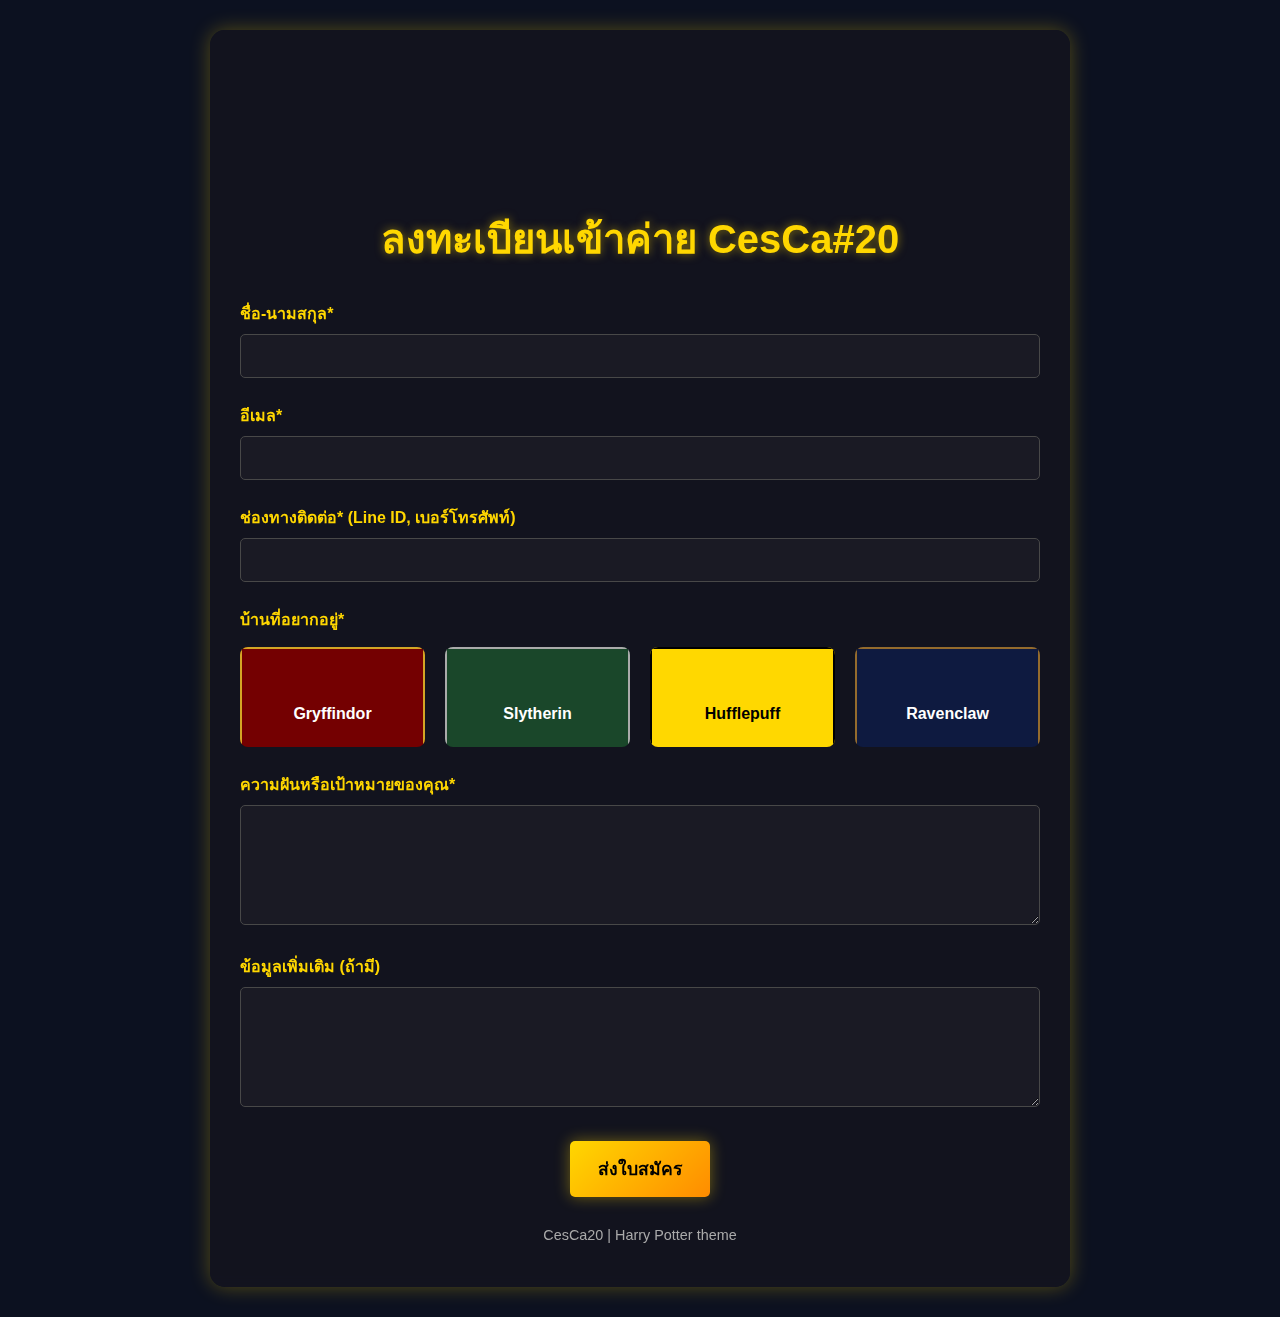
==== Web/index.html @ 7c60ae89 "เพิ่มไฟล์ css js" ====
<!DOCTYPE html>
<html lang="th">
<head>
    <meta charset="UTF-8">
    <meta name="viewport" content="width=device-width, initial-scale=1.0">
    <title>CesCa#20 Camp Registration - Harry Potter Theme</title>
    <style>
        body {
            font-family: 'Segoe UI', Tahoma, Geneva, Verdana, sans-serif;
            background-color: #0c1120;
            background-image: url('/api/placeholder/1200/800');
            background-size: cover;
            background-position: center;
            background-attachment: fixed;
            color: #f8f8f2;
            margin: 0;
            padding: 0;
        }
        .container {
            max-width: 800px;
            margin: 30px auto;
            padding: 30px;
            background-color: rgba(20, 20, 30, 0.85);
            border-radius: 15px;
            box-shadow: 0 0 20px rgba(255, 215, 0, 0.3);
            backdrop-filter: blur(5px);
        }
        h1 {
            text-align: center;
            color: #ffd700;
            font-size: 2.5rem;
            margin-bottom: 30px;
            text-shadow: 0 0 10px rgba(255, 215, 0, 0.5);
        }
        .hogwarts-crest {
            display: block;
            width: 120px;
            height: 120px;
            margin: 0 auto 20px;
            background-color: #ffd700;
            mask: url('/api/placeholder/120/120') no-repeat center;
            -webkit-mask: url('/api/placeholder/120/120') no-repeat center;
            mask-size: contain;
            -webkit-mask-size: contain;
        }
        .form-group {
            margin-bottom: 25px;
        }
        label {
            display: block;
            margin-bottom: 8px;
            font-weight: bold;
            color: #ffd700;
        }
        input[type="text"],
        input[type="email"],
        textarea,
        select {
            width: 100%;
            padding: 12px;
            border: 1px solid #484848;
            border-radius: 5px;
            background-color: rgba(30, 30, 40, 0.7);
            color: #f8f8f2;
            font-size: 1rem;
            box-sizing: border-box;
        }
        select {
            appearance: none;
            background-image: url("data:image/svg+xml;charset=US-ASCII,%3Csvg%20xmlns%3D%22http%3A%2F%2Fwww.w3.org%2F2000%2Fsvg%22%20width%3D%22292.4%22%20height%3D%22292.4%22%3E%3Cpath%20fill%3D%22%23ffd700%22%20d%3D%22M287%2069.4a17.6%2017.6%200%200%200-13-5.4H18.4c-5%200-9.3%201.8-12.9%205.4A17.6%2017.6%200%200%200%200%2082.2c0%205%201.8%209.3%205.4%2012.9l128%20127.9c3.6%203.6%207.8%205.4%2012.8%205.4s9.2-1.8%2012.8-5.4L287%2095c3.5-3.5%205.4-7.8%205.4-12.8%200-5-1.9-9.2-5.5-12.8z%22%2F%3E%3C%2Fsvg%3E");
            background-repeat: no-repeat;
            background-position: right 12px top 50%;
            background-size: 12px auto;
            padding-right: 30px;
        }
        textarea {
            min-height: 120px;
            resize: vertical;
        }
        input[type="submit"] {
            background: linear-gradient(135deg, #ffd700, #ff8c00);
            color: #000;
            border: none;
            padding: 14px 28px;
            font-size: 1.1rem;
            font-weight: bold;
            border-radius: 5px;
            cursor: pointer;
            display: block;
            margin: 30px auto 0;
            transition: all 0.3s ease;
            box-shadow: 0 0 15px rgba(255, 215, 0, 0.4);
        }
        input[type="submit"]:hover {
            transform: translateY(-3px);
            box-shadow: 0 5px 20px rgba(255, 215, 0, 0.6);
        }
        .house-options {
            display: flex;
            flex-wrap: wrap;
            gap: 20px;
            margin-top: 15px;
        }
        .house-option {
            flex: 1;
            min-width: 160px;
            border-radius: 8px;
            overflow: hidden;
            position: relative;
            cursor: pointer;
            height: 100px;
            transition: transform 0.3s ease, box-shadow 0.3s ease;
        }
        .house-option:hover {
            transform: translateY(-5px);
            box-shadow: 0 5px 15px rgba(255, 215, 0, 0.5);
        }
        .house-option input {
            position: absolute;
            opacity: 0;
            cursor: pointer;
            height: 0;
            width: 0;
        }
        .house-option label {
            display: flex;
            flex-direction: column;
            align-items: center;
            justify-content: center;
            height: 100%;
            text-align: center;
            padding: 15px;
            cursor: pointer;
            color: white;
            font-weight: bold;
            margin: 0;
        }
        #gryffindor-label {
            background-color: #740001;
            border: 2px solid #D3A625;
        }
        #slytherin-label {
            background-color: #1A472A;
            border: 2px solid #AAAAAA;
        }
        #hufflepuff-label {
            background-color: #FFD800;
            border: 2px solid #000000;
            color: #000;
        }
        #ravenclaw-label {
            background-color: #0E1A40;
            border: 2px solid #946B2D;
        }
        .house-option input:checked + label {
            box-shadow: inset 0 0 20px rgba(255, 255, 255, 0.5);
        }
        .footer {
            text-align: center;
            margin-top: 30px;
            color: #aaa;
            font-size: 0.9rem;
        }
        @media (max-width: 768px) {
            .container {
                margin: 15px;
                padding: 20px;
            }
            .house-options {
                flex-direction: column;
                gap: 10px;
            }
            .house-option {
                min-width: 100%;
            }
        }
    </style>
</head>
<body>
    <div class="container">
        <div class="hogwarts-crest"></div>
        <h1>ลงทะเบียนเข้าค่าย CesCa#20</h1>
        
        <form id="registrationForm" action="#" method="POST" onsubmit="return validateForm()">
            <div class="form-group">
                <label for="name">ชื่อ-นามสกุล*</label>
                <input type="text" id="name" name="name" required>
            </div>
            
            <div class="form-group">
                <label for="email">อีเมล*</label>
                <input type="email" id="email" name="email" required>
            </div>
            
            <div class="form-group">
                <label for="contact">ช่องทางติดต่อ* (Line ID, เบอร์โทรศัพท์)</label>
                <input type="text" id="contact" name="contact" required>
            </div>
            
            <div class="form-group">
                <label>บ้านที่อยากอยู่*</label>
                <div class="house-options">
                    <div class="house-option">
                        <input type="radio" id="gryffindor" name="house" value="Gryffindor" required>
                        <label for="gryffindor" id="gryffindor-label">Gryffindor</label>
                    </div>
                    
                    <div class="house-option">
                        <input type="radio" id="slytherin" name="house" value="Slytherin">
                        <label for="slytherin" id="slytherin-label">Slytherin</label>
                    </div>
                    
                    <div class="house-option">
                        <input type="radio" id="hufflepuff" name="house" value="Hufflepuff">
                        <label for="hufflepuff" id="hufflepuff-label">Hufflepuff</label>
                    </div>
                    
                    <div class="house-option">
                        <input type="radio" id="ravenclaw" name="house" value="Ravenclaw">
                        <label for="ravenclaw" id="ravenclaw-label">Ravenclaw</label>
                    </div>
                </div>
            </div>
            
            <div class="form-group">
                <label for="dream">ความฝันหรือเป้าหมายของคุณ*</label>
                <textarea id="dream" name="dream" required></textarea>
            </div>
            
            <div class="form-group">
                <label for="additional">ข้อมูลเพิ่มเติม (ถ้ามี)</label>
                <textarea id="additional" name="additional"></textarea>
            </div>
            
            <input type="submit" value="ส่งใบสมัคร">
        </form>
        
        <div class="footer">
            <p>CesCa20 | Harry Potter theme</p>
        </div>
    </div>

    <script>
        function validateForm() {
            const name = document.getElementById('name').value;
            const email = document.getElementById('email').value;
            const contact = document.getElementById('contact').value;
            const house = document.querySelector('input[name="house"]:checked');
            const dream = document.getElementById('dream').value;
            
            if (!name || !email || !contact || !house || !dream) {
                alert('กรุณากรอกข้อมูลให้ครบทุกช่องที่มีเครื่องหมาย *');
                return false;
            }
            
            if (!validateEmail(email)) {
                alert('กรุณากรอกอีเมลให้ถูกต้อง');
                return false;
            }
            
            alert('ส่งใบสมัครสำเร็จ! ขอบคุณที่สนใจเข้าร่วมค่าย CesCa#20');
            return true;
        }
        
        function validateEmail(email) {
            const re = /^[^\s@]+@[^\s@]+\.[^\s@]+$/;
            return re.test(email);
        }
        
        // Animation for houses when selected
        const houseOptions = document.querySelectorAll('.house-option input');
        houseOptions.forEach(option => {
            option.addEventListener('change', function() {
                if (this.checked) {
                    document.querySelectorAll('.house-option').forEach(house => {
                        house.style.transform = "scale(1)";
                    });
                    this.parentElement.style.transform = "scale(1.05)";
                }
            });
        });
    </script>
</body>
</html>
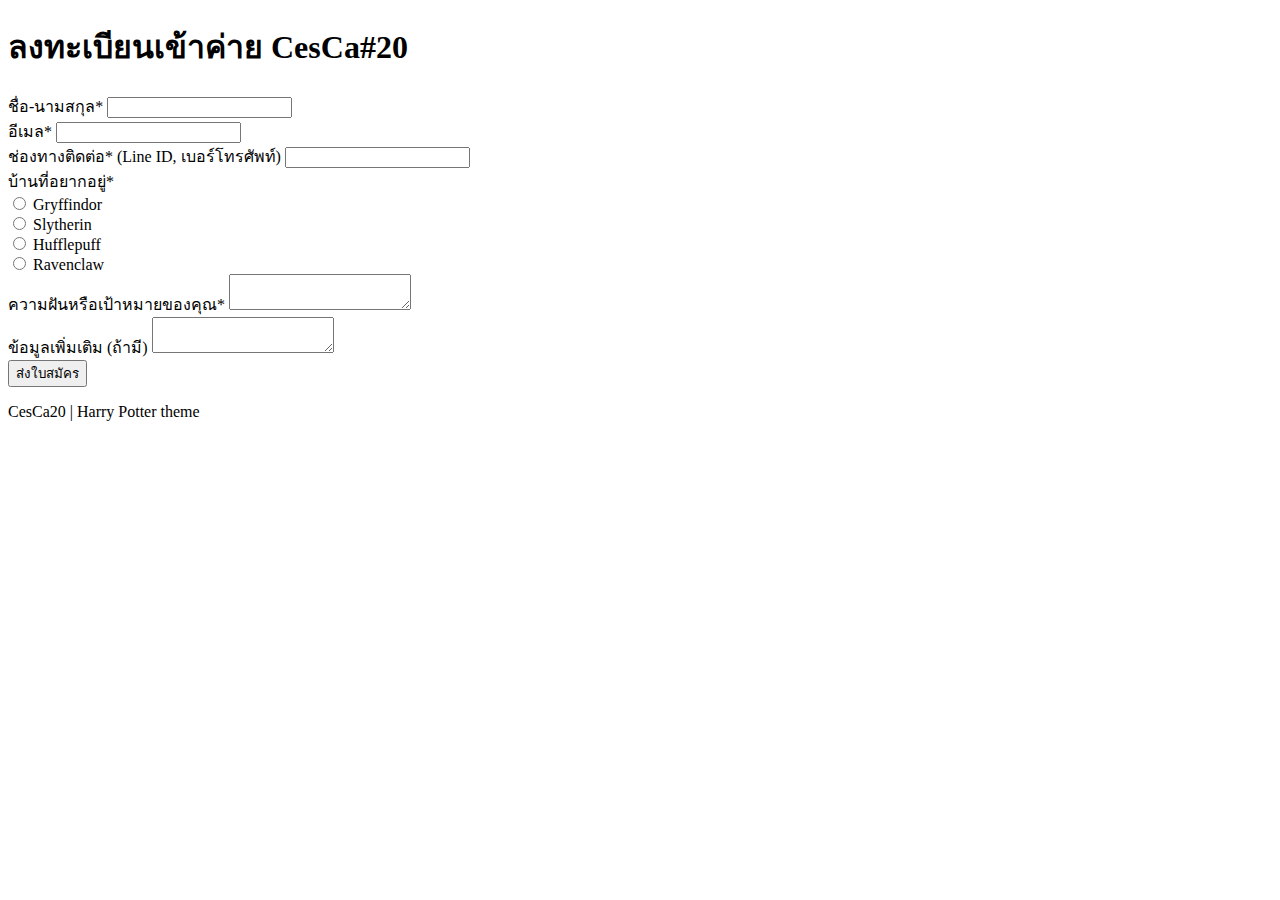
==== commit 080b4f95: "แยกไฟล์" ====
--- a/Web/index.html
+++ b/Web/index.html
@@ -4,177 +4,7 @@
     <meta charset="UTF-8">
     <meta name="viewport" content="width=device-width, initial-scale=1.0">
     <title>CesCa#20 Camp Registration - Harry Potter Theme</title>
-    <style>
-        body {
-            font-family: 'Segoe UI', Tahoma, Geneva, Verdana, sans-serif;
-            background-color: #0c1120;
-            background-image: url('/api/placeholder/1200/800');
-            background-size: cover;
-            background-position: center;
-            background-attachment: fixed;
-            color: #f8f8f2;
-            margin: 0;
-            padding: 0;
-        }
-        .container {
-            max-width: 800px;
-            margin: 30px auto;
-            padding: 30px;
-            background-color: rgba(20, 20, 30, 0.85);
-            border-radius: 15px;
-            box-shadow: 0 0 20px rgba(255, 215, 0, 0.3);
-            backdrop-filter: blur(5px);
-        }
-        h1 {
-            text-align: center;
-            color: #ffd700;
-            font-size: 2.5rem;
-            margin-bottom: 30px;
-            text-shadow: 0 0 10px rgba(255, 215, 0, 0.5);
-        }
-        .hogwarts-crest {
-            display: block;
-            width: 120px;
-            height: 120px;
-            margin: 0 auto 20px;
-            background-color: #ffd700;
-            mask: url('/api/placeholder/120/120') no-repeat center;
-            -webkit-mask: url('/api/placeholder/120/120') no-repeat center;
-            mask-size: contain;
-            -webkit-mask-size: contain;
-        }
-        .form-group {
-            margin-bottom: 25px;
-        }
-        label {
-            display: block;
-            margin-bottom: 8px;
-            font-weight: bold;
-            color: #ffd700;
-        }
-        input[type="text"],
-        input[type="email"],
-        textarea,
-        select {
-            width: 100%;
-            padding: 12px;
-            border: 1px solid #484848;
-            border-radius: 5px;
-            background-color: rgba(30, 30, 40, 0.7);
-            color: #f8f8f2;
-            font-size: 1rem;
-            box-sizing: border-box;
-        }
-        select {
-            appearance: none;
-            background-image: url("data:image/svg+xml;charset=US-ASCII,%3Csvg%20xmlns%3D%22http%3A%2F%2Fwww.w3.org%2F2000%2Fsvg%22%20width%3D%22292.4%22%20height%3D%22292.4%22%3E%3Cpath%20fill%3D%22%23ffd700%22%20d%3D%22M287%2069.4a17.6%2017.6%200%200%200-13-5.4H18.4c-5%200-9.3%201.8-12.9%205.4A17.6%2017.6%200%200%200%200%2082.2c0%205%201.8%209.3%205.4%2012.9l128%20127.9c3.6%203.6%207.8%205.4%2012.8%205.4s9.2-1.8%2012.8-5.4L287%2095c3.5-3.5%205.4-7.8%205.4-12.8%200-5-1.9-9.2-5.5-12.8z%22%2F%3E%3C%2Fsvg%3E");
-            background-repeat: no-repeat;
-            background-position: right 12px top 50%;
-            background-size: 12px auto;
-            padding-right: 30px;
-        }
-        textarea {
-            min-height: 120px;
-            resize: vertical;
-        }
-        input[type="submit"] {
-            background: linear-gradient(135deg, #ffd700, #ff8c00);
-            color: #000;
-            border: none;
-            padding: 14px 28px;
-            font-size: 1.1rem;
-            font-weight: bold;
-            border-radius: 5px;
-            cursor: pointer;
-            display: block;
-            margin: 30px auto 0;
-            transition: all 0.3s ease;
-            box-shadow: 0 0 15px rgba(255, 215, 0, 0.4);
-        }
-        input[type="submit"]:hover {
-            transform: translateY(-3px);
-            box-shadow: 0 5px 20px rgba(255, 215, 0, 0.6);
-        }
-        .house-options {
-            display: flex;
-            flex-wrap: wrap;
-            gap: 20px;
-            margin-top: 15px;
-        }
-        .house-option {
-            flex: 1;
-            min-width: 160px;
-            border-radius: 8px;
-            overflow: hidden;
-            position: relative;
-            cursor: pointer;
-            height: 100px;
-            transition: transform 0.3s ease, box-shadow 0.3s ease;
-        }
-        .house-option:hover {
-            transform: translateY(-5px);
-            box-shadow: 0 5px 15px rgba(255, 215, 0, 0.5);
-        }
-        .house-option input {
-            position: absolute;
-            opacity: 0;
-            cursor: pointer;
-            height: 0;
-            width: 0;
-        }
-        .house-option label {
-            display: flex;
-            flex-direction: column;
-            align-items: center;
-            justify-content: center;
-            height: 100%;
-            text-align: center;
-            padding: 15px;
-            cursor: pointer;
-            color: white;
-            font-weight: bold;
-            margin: 0;
-        }
-        #gryffindor-label {
-            background-color: #740001;
-            border: 2px solid #D3A625;
-        }
-        #slytherin-label {
-            background-color: #1A472A;
-            border: 2px solid #AAAAAA;
-        }
-        #hufflepuff-label {
-            background-color: #FFD800;
-            border: 2px solid #000000;
-            color: #000;
-        }
-        #ravenclaw-label {
-            background-color: #0E1A40;
-            border: 2px solid #946B2D;
-        }
-        .house-option input:checked + label {
-            box-shadow: inset 0 0 20px rgba(255, 255, 255, 0.5);
-        }
-        .footer {
-            text-align: center;
-            margin-top: 30px;
-            color: #aaa;
-            font-size: 0.9rem;
-        }
-        @media (max-width: 768px) {
-            .container {
-                margin: 15px;
-                padding: 20px;
-            }
-            .house-options {
-                flex-direction: column;
-                gap: 10px;
-            }
-            .house-option {
-                min-width: 100%;
-            }
-        }
-    </style>
+    <link rel="stylesheet" href="styles.css">
 </head>
 <body>
     <div class="container">
@@ -240,45 +70,8 @@
         </div>
     </div>
 
-    <script>
-        function validateForm() {
-            const name = document.getElementById('name').value;
-            const email = document.getElementById('email').value;
-            const contact = document.getElementById('contact').value;
-            const house = document.querySelector('input[name="house"]:checked');
-            const dream = document.getElementById('dream').value;
-            
-            if (!name || !email || !contact || !house || !dream) {
-                alert('กรุณากรอกข้อมูลให้ครบทุกช่องที่มีเครื่องหมาย *');
-                return false;
-            }
-            
-            if (!validateEmail(email)) {
-                alert('กรุณากรอกอีเมลให้ถูกต้อง');
-                return false;
-            }
-            
-            alert('ส่งใบสมัครสำเร็จ! ขอบคุณที่สนใจเข้าร่วมค่าย CesCa#20');
-            return true;
-        }
+    <script src = "script.js">
         
-        function validateEmail(email) {
-            const re = /^[^\s@]+@[^\s@]+\.[^\s@]+$/;
-            return re.test(email);
-        }
-        
-        // Animation for houses when selected
-        const houseOptions = document.querySelectorAll('.house-option input');
-        houseOptions.forEach(option => {
-            option.addEventListener('change', function() {
-                if (this.checked) {
-                    document.querySelectorAll('.house-option').forEach(house => {
-                        house.style.transform = "scale(1)";
-                    });
-                    this.parentElement.style.transform = "scale(1.05)";
-                }
-            });
-        });
     </script>
 </body>
 </html>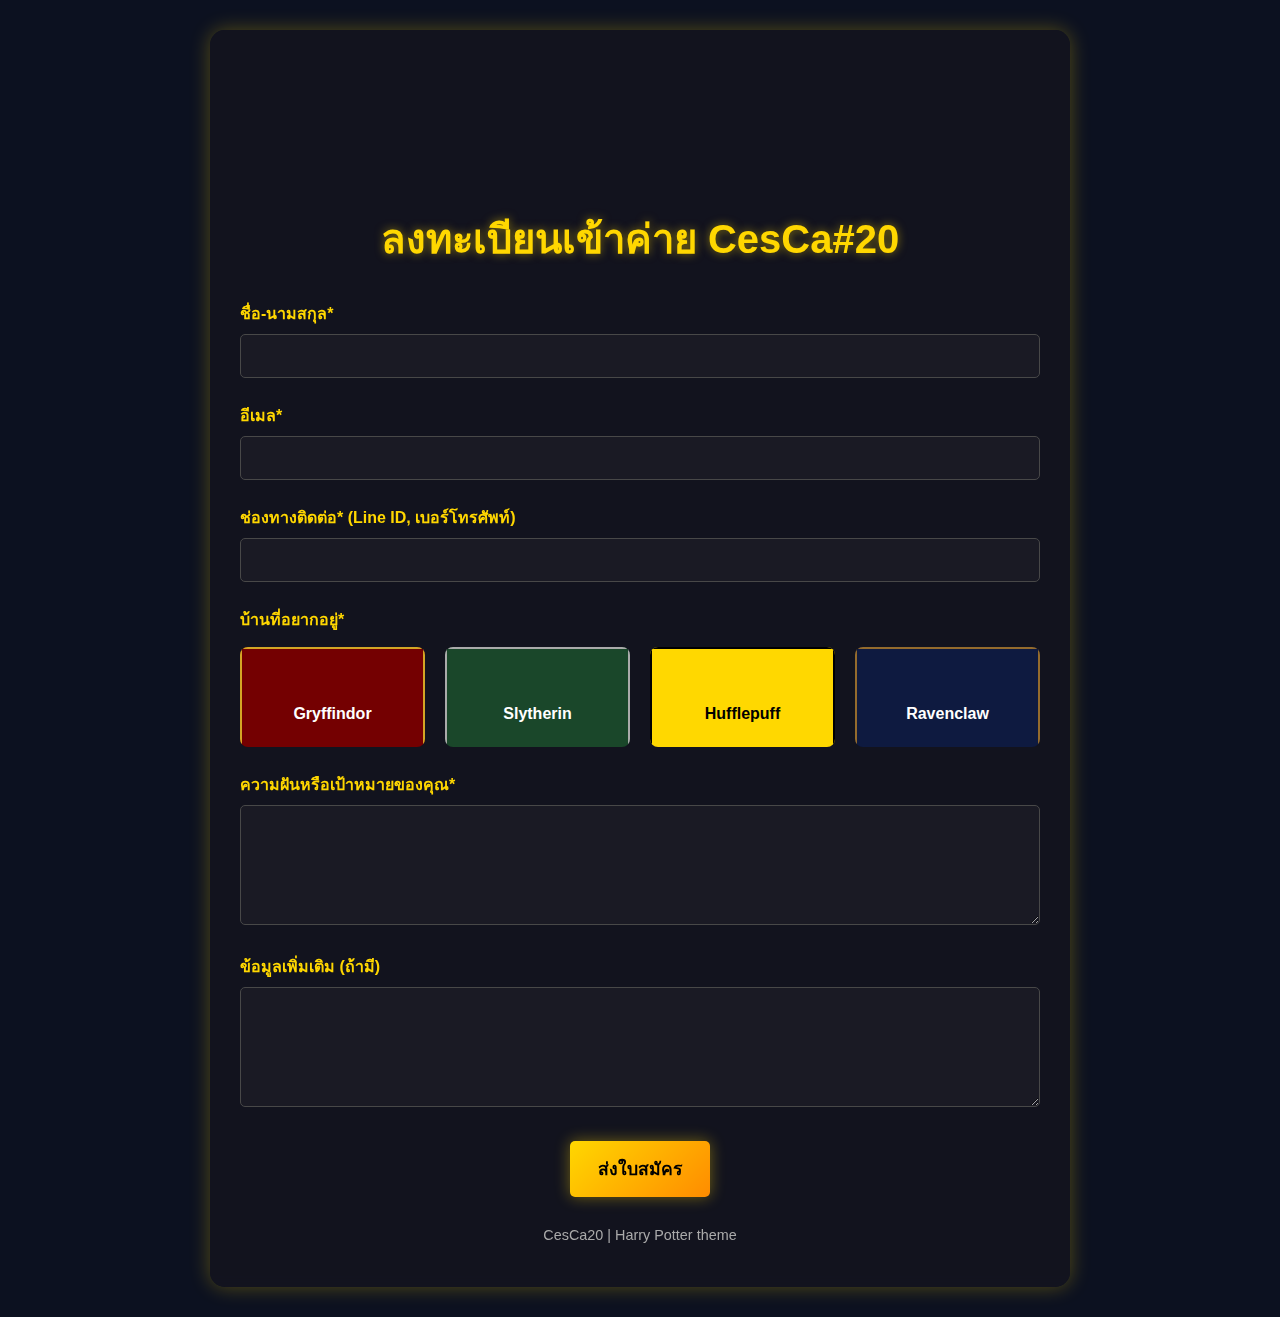
==== commit 97129499: "." ====
--- a/Web/index.html
+++ b/Web/index.html
@@ -4,7 +4,7 @@
     <meta charset="UTF-8">
     <meta name="viewport" content="width=device-width, initial-scale=1.0">
     <title>CesCa#20 Camp Registration - Harry Potter Theme</title>
-    <link rel="stylesheet" href="styles.css">
+    <link rel="stylesheet" href="/Web/style.css"></link>
 </head>
 <body>
     <div class="container">
--- a/Web/style.css
+++ b/Web/style.css
@@ -0,0 +1,170 @@
+
+        body {
+            font-family: 'Segoe UI', Tahoma, Geneva, Verdana, sans-serif;
+            background-color: #0c1120;
+            background-image: url('/api/placeholder/1200/800');
+            background-size: cover;
+            background-position: center;
+            background-attachment: fixed;
+            color: #f8f8f2;
+            margin: 0;
+            padding: 0;
+        }
+        .container {
+            max-width: 800px;
+            margin: 30px auto;
+            padding: 30px;
+            background-color: rgba(20, 20, 30, 0.85);
+            border-radius: 15px;
+            box-shadow: 0 0 20px rgba(255, 215, 0, 0.3);
+            backdrop-filter: blur(5px);
+        }
+        h1 {
+            text-align: center;
+            color: #ffd700;
+            font-size: 2.5rem;
+            margin-bottom: 30px;
+            text-shadow: 0 0 10px rgba(255, 215, 0, 0.5);
+        }
+        .hogwarts-crest {
+            display: block;
+            width: 120px;
+            height: 120px;
+            margin: 0 auto 20px;
+            background-color: #ffd700;
+            mask: url('/api/placeholder/120/120') no-repeat center;
+            -webkit-mask: url('/api/placeholder/120/120') no-repeat center;
+            mask-size: contain;
+            -webkit-mask-size: contain;
+        }
+        .form-group {
+            margin-bottom: 25px;
+        }
+        label {
+            display: block;
+            margin-bottom: 8px;
+            font-weight: bold;
+            color: #ffd700;
+        }
+        input[type="text"],
+        input[type="email"],
+        textarea,
+        select {
+            width: 100%;
+            padding: 12px;
+            border: 1px solid #484848;
+            border-radius: 5px;
+            background-color: rgba(30, 30, 40, 0.7);
+            color: #f8f8f2;
+            font-size: 1rem;
+            box-sizing: border-box;
+        }
+        select {
+            appearance: none;
+            background-image: url("data:image/svg+xml;charset=US-ASCII,%3Csvg%20xmlns%3D%22http%3A%2F%2Fwww.w3.org%2F2000%2Fsvg%22%20width%3D%22292.4%22%20height%3D%22292.4%22%3E%3Cpath%20fill%3D%22%23ffd700%22%20d%3D%22M287%2069.4a17.6%2017.6%200%200%200-13-5.4H18.4c-5%200-9.3%201.8-12.9%205.4A17.6%2017.6%200%200%200%200%2082.2c0%205%201.8%209.3%205.4%2012.9l128%20127.9c3.6%203.6%207.8%205.4%2012.8%205.4s9.2-1.8%2012.8-5.4L287%2095c3.5-3.5%205.4-7.8%205.4-12.8%200-5-1.9-9.2-5.5-12.8z%22%2F%3E%3C%2Fsvg%3E");
+            background-repeat: no-repeat;
+            background-position: right 12px top 50%;
+            background-size: 12px auto;
+            padding-right: 30px;
+        }
+        textarea {
+            min-height: 120px;
+            resize: vertical;
+        }
+        input[type="submit"] {
+            background: linear-gradient(135deg, #ffd700, #ff8c00);
+            color: #000;
+            border: none;
+            padding: 14px 28px;
+            font-size: 1.1rem;
+            font-weight: bold;
+            border-radius: 5px;
+            cursor: pointer;
+            display: block;
+            margin: 30px auto 0;
+            transition: all 0.3s ease;
+            box-shadow: 0 0 15px rgba(255, 215, 0, 0.4);
+        }
+        input[type="submit"]:hover {
+            transform: translateY(-3px);
+            box-shadow: 0 5px 20px rgba(255, 215, 0, 0.6);
+        }
+        .house-options {
+            display: flex;
+            flex-wrap: wrap;
+            gap: 20px;
+            margin-top: 15px;
+        }
+        .house-option {
+            flex: 1;
+            min-width: 160px;
+            border-radius: 8px;
+            overflow: hidden;
+            position: relative;
+            cursor: pointer;
+            height: 100px;
+            transition: transform 0.3s ease, box-shadow 0.3s ease;
+        }
+        .house-option:hover {
+            transform: translateY(-5px);
+            box-shadow: 0 5px 15px rgba(255, 215, 0, 0.5);
+        }
+        .house-option input {
+            position: absolute;
+            opacity: 0;
+            cursor: pointer;
+            height: 0;
+            width: 0;
+        }
+        .house-option label {
+            display: flex;
+            flex-direction: column;
+            align-items: center;
+            justify-content: center;
+            height: 100%;
+            text-align: center;
+            padding: 15px;
+            cursor: pointer;
+            color: white;
+            font-weight: bold;
+            margin: 0;
+        }
+        #gryffindor-label {
+            background-color: #740001;
+            border: 2px solid #D3A625;
+        }
+        #slytherin-label {
+            background-color: #1A472A;
+            border: 2px solid #AAAAAA;
+        }
+        #hufflepuff-label {
+            background-color: #FFD800;
+            border: 2px solid #000000;
+            color: #000;
+        }
+        #ravenclaw-label {
+            background-color: #0E1A40;
+            border: 2px solid #946B2D;
+        }
+        .house-option input:checked + label {
+            box-shadow: inset 0 0 20px rgba(255, 255, 255, 0.5);
+        }
+        .footer {
+            text-align: center;
+            margin-top: 30px;
+            color: #aaa;
+            font-size: 0.9rem;
+        }
+        @media (max-width: 768px) {
+            .container {
+                margin: 15px;
+                padding: 20px;
+            }
+            .house-options {
+                flex-direction: column;
+                gap: 10px;
+            }
+            .house-option {
+                min-width: 100%;
+            }
+        }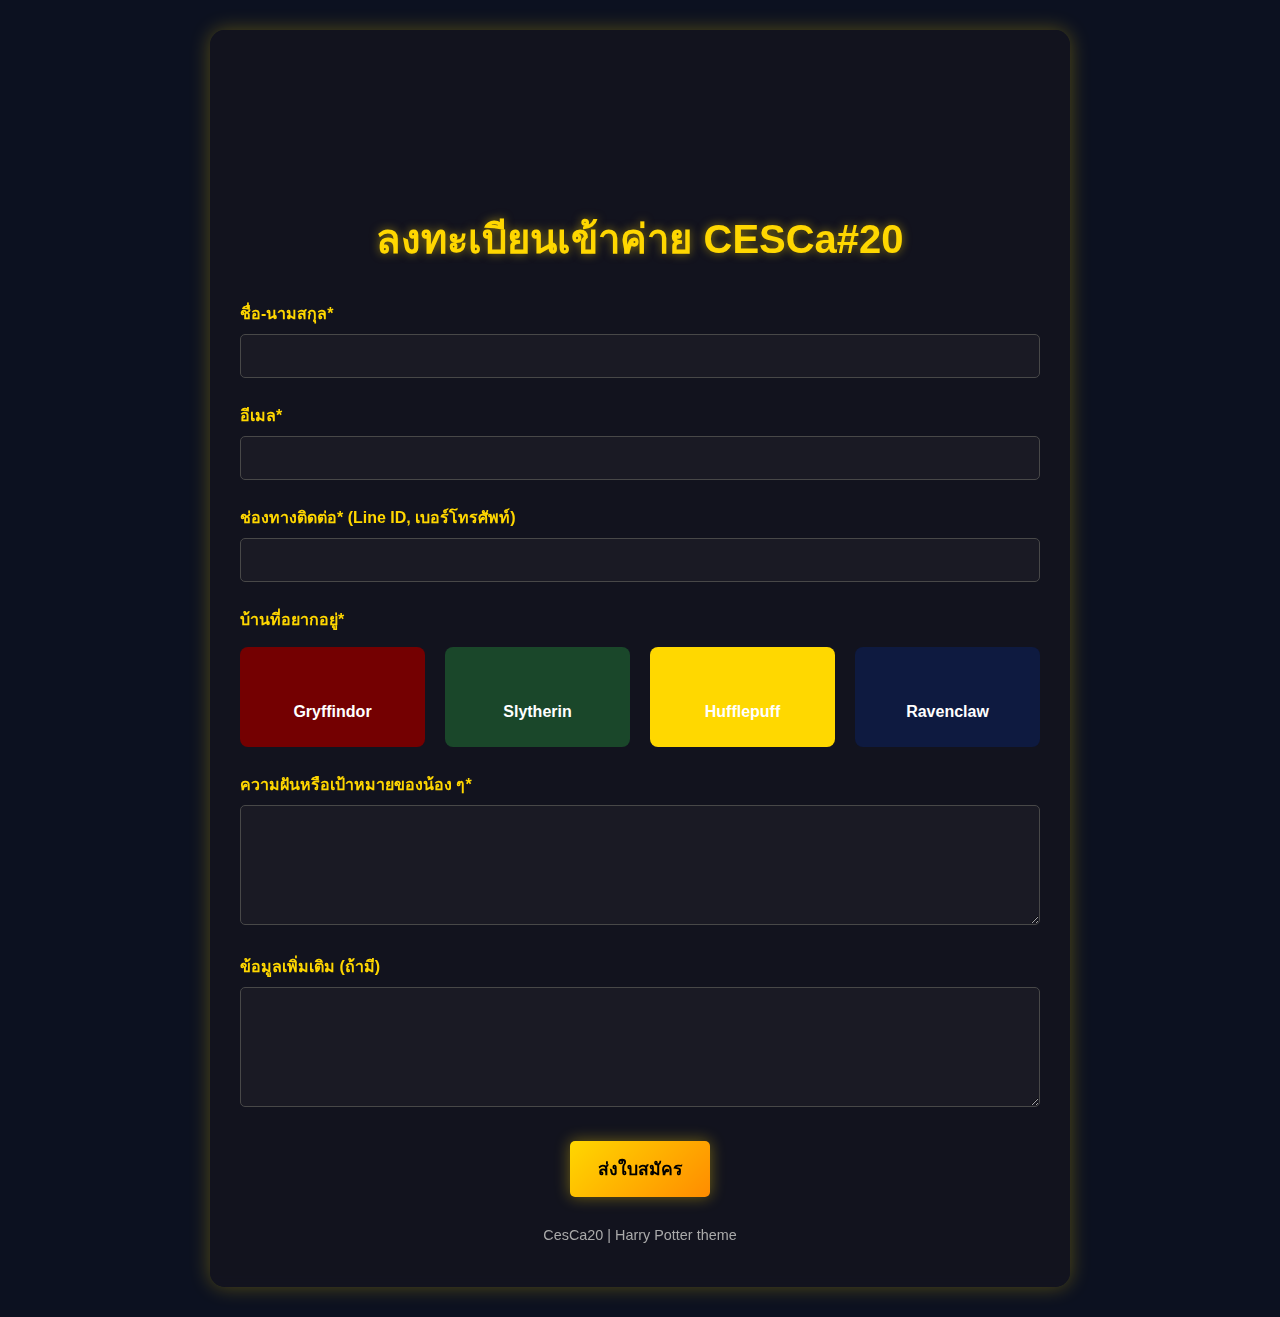
==== commit 477358a0: "แก้ไขข้อความ และ กรอบสี" ====
--- a/Web/index.html
+++ b/Web/index.html
@@ -9,7 +9,7 @@
 <body>
     <div class="container">
         <div class="hogwarts-crest"></div>
-        <h1>ลงทะเบียนเข้าค่าย CesCa#20</h1>
+        <h1>ลงทะเบียนเข้าค่าย CESCa#20</h1>
         
         <form id="registrationForm" action="#" method="POST" onsubmit="return validateForm()">
             <div class="form-group">
@@ -53,7 +53,7 @@
             </div>
             
             <div class="form-group">
-                <label for="dream">ความฝันหรือเป้าหมายของคุณ*</label>
+                <label for="dream">ความฝันหรือเป้าหมายของน้อง ๆ*</label>
                 <textarea id="dream" name="dream" required></textarea>
             </div>
             
--- a/Web/style.css
+++ b/Web/style.css
@@ -131,20 +131,15 @@
         }
         #gryffindor-label {
             background-color: #740001;
-            border: 2px solid #D3A625;
         }
         #slytherin-label {
             background-color: #1A472A;
-            border: 2px solid #AAAAAA;
         }
         #hufflepuff-label {
             background-color: #FFD800;
-            border: 2px solid #000000;
-            color: #000;
         }
         #ravenclaw-label {
             background-color: #0E1A40;
-            border: 2px solid #946B2D;
         }
         .house-option input:checked + label {
             box-shadow: inset 0 0 20px rgba(255, 255, 255, 0.5);
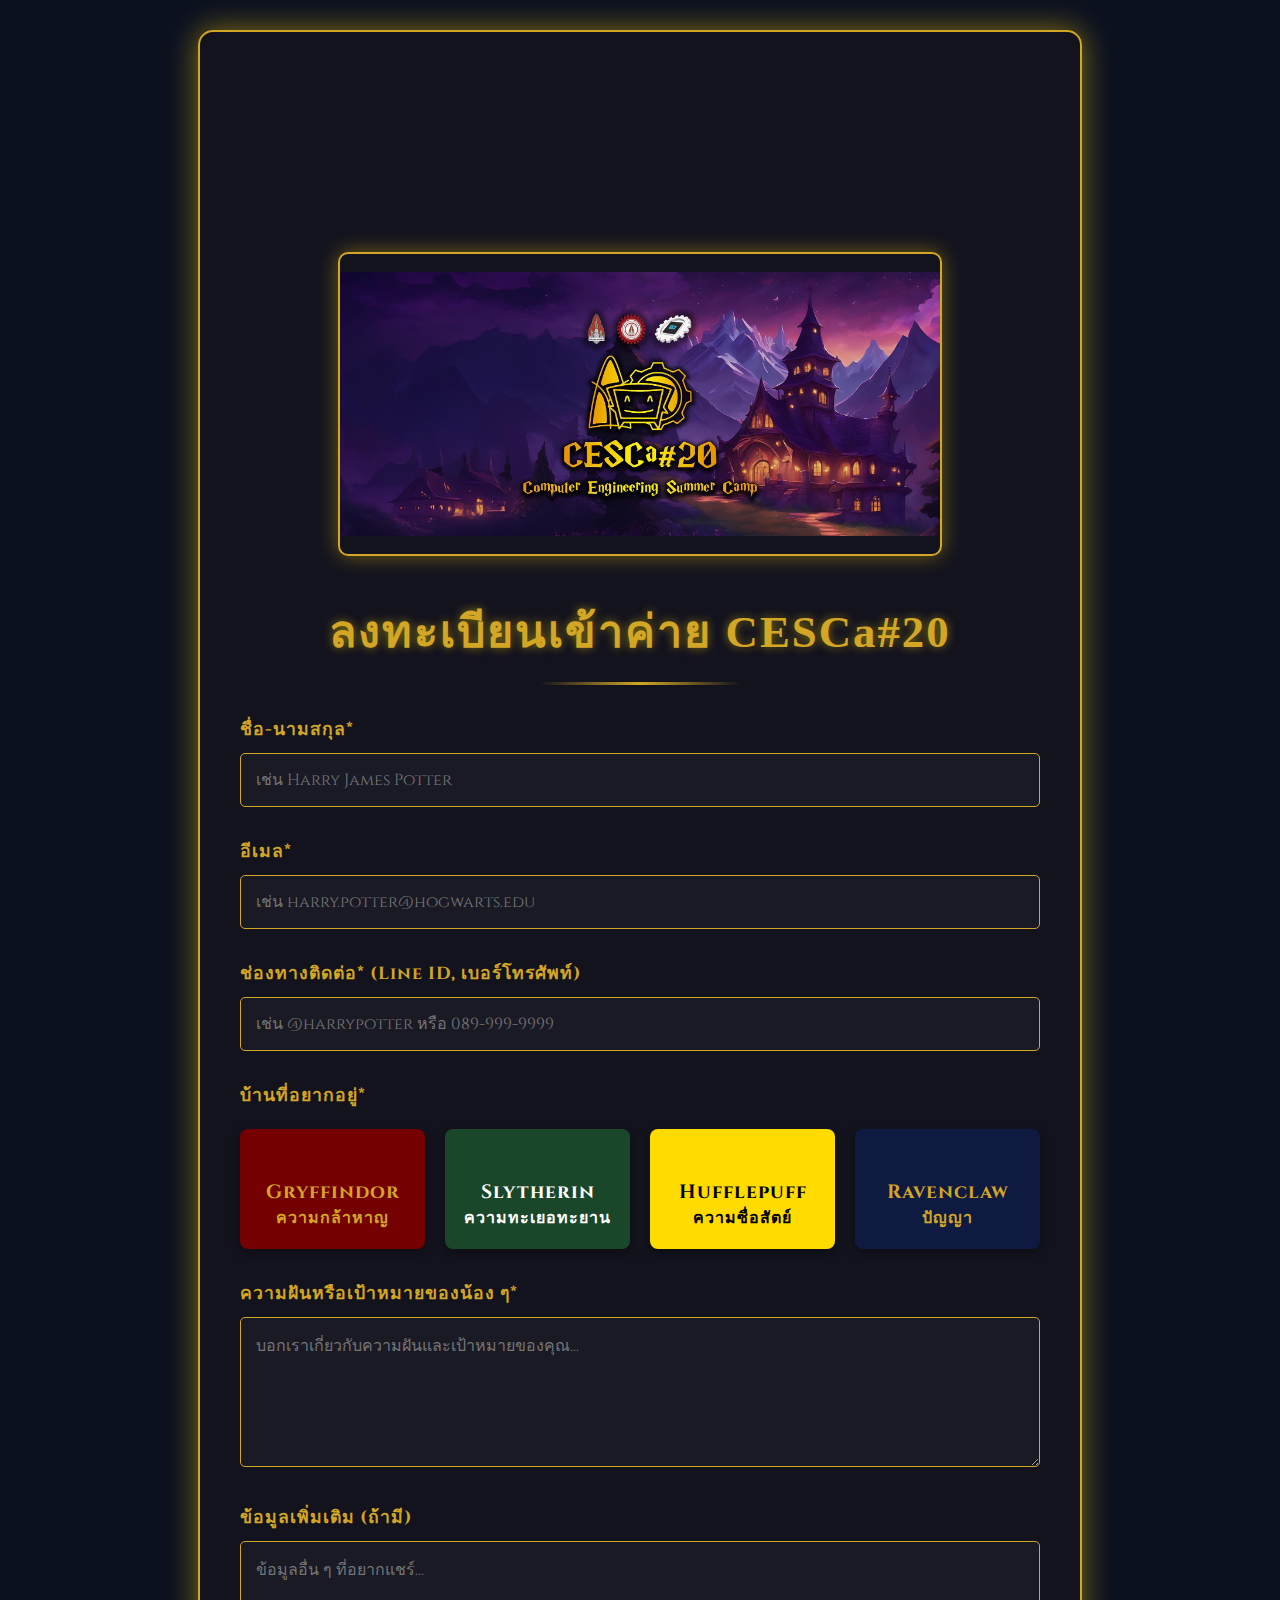
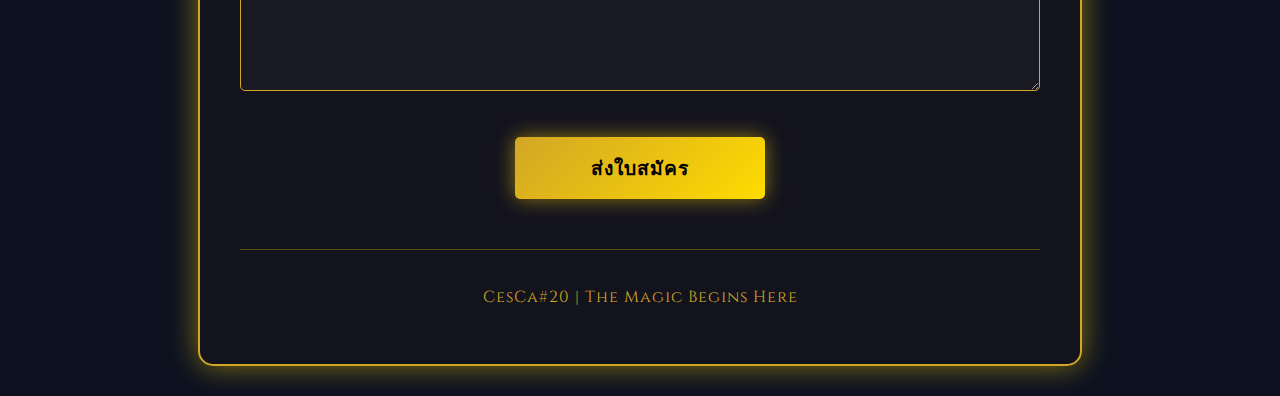
==== commit f0ce7596: "ตแต่ง" ====
--- a/Web/index.html
+++ b/Web/index.html
@@ -4,27 +4,30 @@
     <meta charset="UTF-8">
     <meta name="viewport" content="width=device-width, initial-scale=1.0">
     <title>CesCa#20 Camp Registration - Harry Potter Theme</title>
-    <link rel="stylesheet" href="/Web/style.css"></link>
+    <link rel="stylesheet" href="../Web/style.css">
+    <link href="https://fonts.googleapis.com/css2?family=Cinzel:wght@400;700&family=MedievalSharp&display=swap" rel="stylesheet">
+    
 </head>
 <body>
     <div class="container">
-        <div class="hogwarts-crest"></div>
+        <div class="hogwarts-crest floating"></div>
+        <img class="camp-logo" src="../Web/img/cescalogo.jpg" alt="CesCa Camp Logo">
         <h1>ลงทะเบียนเข้าค่าย CESCa#20</h1>
         
         <form id="registrationForm" action="#" method="POST" onsubmit="return validateForm()">
             <div class="form-group">
                 <label for="name">ชื่อ-นามสกุล*</label>
-                <input type="text" id="name" name="name" required>
+                <input type="text" id="name" name="name" required placeholder="เช่น Harry James Potter">
             </div>
             
             <div class="form-group">
                 <label for="email">อีเมล*</label>
-                <input type="email" id="email" name="email" required>
+                <input type="email" id="email" name="email" required placeholder="เช่น harry.potter@hogwarts.edu">
             </div>
             
             <div class="form-group">
                 <label for="contact">ช่องทางติดต่อ* (Line ID, เบอร์โทรศัพท์)</label>
-                <input type="text" id="contact" name="contact" required>
+                <input type="text" id="contact" name="contact" required placeholder="เช่น @harrypotter หรือ 089-999-9999">
             </div>
             
             <div class="form-group">
@@ -32,41 +35,41 @@
                 <div class="house-options">
                     <div class="house-option">
                         <input type="radio" id="gryffindor" name="house" value="Gryffindor" required>
-                        <label for="gryffindor" id="gryffindor-label">Gryffindor</label>
+                        <label for="gryffindor" id="gryffindor-label">Gryffindor<br><small>ความกล้าหาญ</small></label>
                     </div>
                     
                     <div class="house-option">
                         <input type="radio" id="slytherin" name="house" value="Slytherin">
-                        <label for="slytherin" id="slytherin-label">Slytherin</label>
+                        <label for="slytherin" id="slytherin-label">Slytherin<br><small>ความทะเยอทะยาน</small></label>
                     </div>
                     
                     <div class="house-option">
                         <input type="radio" id="hufflepuff" name="house" value="Hufflepuff">
-                        <label for="hufflepuff" id="hufflepuff-label">Hufflepuff</label>
+                        <label for="hufflepuff" id="hufflepuff-label">Hufflepuff<br><small>ความซื่อสัตย์</small></label>
                     </div>
                     
                     <div class="house-option">
                         <input type="radio" id="ravenclaw" name="house" value="Ravenclaw">
-                        <label for="ravenclaw" id="ravenclaw-label">Ravenclaw</label>
+                        <label for="ravenclaw" id="ravenclaw-label">Ravenclaw<br><small>ปัญญา</small></label>
                     </div>
                 </div>
             </div>
             
             <div class="form-group">
                 <label for="dream">ความฝันหรือเป้าหมายของน้อง ๆ*</label>
-                <textarea id="dream" name="dream" required></textarea>
+                <textarea id="dream" name="dream" required placeholder="บอกเราเกี่ยวกับความฝันและเป้าหมายของคุณ..."></textarea>
             </div>
             
             <div class="form-group">
                 <label for="additional">ข้อมูลเพิ่มเติม (ถ้ามี)</label>
-                <textarea id="additional" name="additional"></textarea>
+                <textarea id="additional" name="additional" placeholder="ข้อมูลอื่น ๆ ที่อยากแชร์..."></textarea>
             </div>
             
-            <input type="submit" value="ส่งใบสมัคร">
+            <input type="submit" value="ส่งใบสมัคร" class="submit-btn">
         </form>
         
         <div class="footer">
-            <p>CesCa20 | Harry Potter theme</p>
+            <p>CesCa#20 | The Magic Begins Here</p>
         </div>
     </div>
 
--- a/Web/style.css
+++ b/Web/style.css
@@ -1,165 +1,328 @@
-
-        body {
-            font-family: 'Segoe UI', Tahoma, Geneva, Verdana, sans-serif;
-            background-color: #0c1120;
-            background-image: url('/api/placeholder/1200/800');
-            background-size: cover;
-            background-position: center;
-            background-attachment: fixed;
-            color: #f8f8f2;
-            margin: 0;
-            padding: 0;
-        }
-        .container {
-            max-width: 800px;
-            margin: 30px auto;
-            padding: 30px;
-            background-color: rgba(20, 20, 30, 0.85);
-            border-radius: 15px;
-            box-shadow: 0 0 20px rgba(255, 215, 0, 0.3);
-            backdrop-filter: blur(5px);
-        }
-        h1 {
-            text-align: center;
-            color: #ffd700;
-            font-size: 2.5rem;
-            margin-bottom: 30px;
-            text-shadow: 0 0 10px rgba(255, 215, 0, 0.5);
-        }
-        .hogwarts-crest {
-            display: block;
-            width: 120px;
-            height: 120px;
-            margin: 0 auto 20px;
-            background-color: #ffd700;
-            mask: url('/api/placeholder/120/120') no-repeat center;
-            -webkit-mask: url('/api/placeholder/120/120') no-repeat center;
-            mask-size: contain;
-            -webkit-mask-size: contain;
-        }
-        .form-group {
-            margin-bottom: 25px;
-        }
-        label {
-            display: block;
-            margin-bottom: 8px;
-            font-weight: bold;
-            color: #ffd700;
-        }
-        input[type="text"],
-        input[type="email"],
-        textarea,
-        select {
-            width: 100%;
-            padding: 12px;
-            border: 1px solid #484848;
-            border-radius: 5px;
-            background-color: rgba(30, 30, 40, 0.7);
-            color: #f8f8f2;
-            font-size: 1rem;
-            box-sizing: border-box;
-        }
-        select {
-            appearance: none;
-            background-image: url("data:image/svg+xml;charset=US-ASCII,%3Csvg%20xmlns%3D%22http%3A%2F%2Fwww.w3.org%2F2000%2Fsvg%22%20width%3D%22292.4%22%20height%3D%22292.4%22%3E%3Cpath%20fill%3D%22%23ffd700%22%20d%3D%22M287%2069.4a17.6%2017.6%200%200%200-13-5.4H18.4c-5%200-9.3%201.8-12.9%205.4A17.6%2017.6%200%200%200%200%2082.2c0%205%201.8%209.3%205.4%2012.9l128%20127.9c3.6%203.6%207.8%205.4%2012.8%205.4s9.2-1.8%2012.8-5.4L287%2095c3.5-3.5%205.4-7.8%205.4-12.8%200-5-1.9-9.2-5.5-12.8z%22%2F%3E%3C%2Fsvg%3E");
-            background-repeat: no-repeat;
-            background-position: right 12px top 50%;
-            background-size: 12px auto;
-            padding-right: 30px;
-        }
-        textarea {
-            min-height: 120px;
-            resize: vertical;
-        }
-        input[type="submit"] {
-            background: linear-gradient(135deg, #ffd700, #ff8c00);
-            color: #000;
-            border: none;
-            padding: 14px 28px;
-            font-size: 1.1rem;
-            font-weight: bold;
-            border-radius: 5px;
-            cursor: pointer;
-            display: block;
-            margin: 30px auto 0;
-            transition: all 0.3s ease;
-            box-shadow: 0 0 15px rgba(255, 215, 0, 0.4);
-        }
-        input[type="submit"]:hover {
-            transform: translateY(-3px);
-            box-shadow: 0 5px 20px rgba(255, 215, 0, 0.6);
-        }
-        .house-options {
-            display: flex;
-            flex-wrap: wrap;
-            gap: 20px;
-            margin-top: 15px;
-        }
-        .house-option {
-            flex: 1;
-            min-width: 160px;
-            border-radius: 8px;
-            overflow: hidden;
-            position: relative;
-            cursor: pointer;
-            height: 100px;
-            transition: transform 0.3s ease, box-shadow 0.3s ease;
-        }
-        .house-option:hover {
-            transform: translateY(-5px);
-            box-shadow: 0 5px 15px rgba(255, 215, 0, 0.5);
-        }
-        .house-option input {
-            position: absolute;
-            opacity: 0;
-            cursor: pointer;
-            height: 0;
-            width: 0;
-        }
-        .house-option label {
-            display: flex;
-            flex-direction: column;
-            align-items: center;
-            justify-content: center;
-            height: 100%;
-            text-align: center;
-            padding: 15px;
-            cursor: pointer;
-            color: white;
-            font-weight: bold;
-            margin: 0;
-        }
-        #gryffindor-label {
-            background-color: #740001;
-        }
-        #slytherin-label {
-            background-color: #1A472A;
-        }
-        #hufflepuff-label {
-            background-color: #FFD800;
-        }
-        #ravenclaw-label {
-            background-color: #0E1A40;
-        }
-        .house-option input:checked + label {
-            box-shadow: inset 0 0 20px rgba(255, 255, 255, 0.5);
-        }
-        .footer {
-            text-align: center;
-            margin-top: 30px;
-            color: #aaa;
-            font-size: 0.9rem;
-        }
-        @media (max-width: 768px) {
-            .container {
-                margin: 15px;
-                padding: 20px;
-            }
-            .house-options {
-                flex-direction: column;
-                gap: 10px;
-            }
-            .house-option {
-                min-width: 100%;
-            }
-        }+@import url('https://fonts.googleapis.com/css2?family=Almendra+Display&family=Cinzel:wght@400;700&display=swap');
+:root {
+    --gryffindor-red: #740001;
+    --gryffindor-gold: #d3a625;
+    --slytherin-green: #1a472a;
+    --slytherin-silver: #5d5d5d;
+    --hufflepuff-yellow: #ffdb00;
+    --hufflepuff-black: #000000;
+    --ravenclaw-blue: #0e1a40;
+    --ravenclaw-bronze: #946b2d;
+    --parchment: #f5e8c0;
+}
+
+body {
+    font-family: 'Cinzel', serif;
+    background-color: #0c1120;
+    /* background-image: url('https://images.unsplash.com/photo-1605106702734-205df224ecce?ixlib=rb-1.2.1&auto=format&fit=crop&w=1350&q=80'); */
+    background-size: cover;
+    background-position: center;
+    background-attachment: fixed;
+    color: var(--parchment);
+    margin: 0;
+    padding: 0;
+    min-height: 100vh;
+}
+
+h1 {
+    font-family: 'Georgia', serif;
+    font-size: 2.2rem;
+    text-align: center;
+    color: #222;
+    margin-bottom: 30px;
+    font-weight: normal;
+    letter-spacing: 0.5px;
+}
+
+.container {
+    max-width: 800px;
+    margin: 30px auto;
+    padding: 40px;
+    background-color: rgba(20, 20, 30, 0.9);
+    border-radius: 15px;
+    box-shadow: 0 0 30px rgba(255, 215, 0, 0.5);
+    border: 2px solid var(--gryffindor-gold);
+    position: relative;
+    overflow: hidden;
+}
+
+.container::before {
+    content: "";
+    position: absolute;
+    top: 0;
+    left: 0;
+    right: 0;
+    bottom: 0;
+    background: url('https://www.transparenttextures.com/patterns/old-map.png');
+    opacity: 0.1;
+    pointer-events: none;
+}
+
+h1 {
+    text-align: center;
+    color: var(--gryffindor-gold);
+    font-size: 2.8rem;
+    margin-bottom: 30px;
+    text-shadow: 0 0 10px rgba(255, 215, 0, 0.5);
+    letter-spacing: 2px;
+    font-weight: 700;
+    position: relative;
+}
+
+h1::after {
+    content: "";
+    display: block;
+    width: 200px;
+    height: 3px;
+    background: linear-gradient(90deg, transparent, var(--gryffindor-gold), transparent);
+    margin: 15px auto 0;
+}
+
+.hogwarts-crest {
+    display: block;
+    width: 150px;
+    height: 150px;
+    margin: 0 auto 30px;
+    background-image: url('https://i.pinimg.com/originals/63/0a/6a/630a6a2f6b6e1693a493f244578d0a8f.png');
+    background-size: contain;
+    background-repeat: no-repeat;
+    background-position: center;
+    filter: drop-shadow(0 0 10px rgba(255, 215, 0, 0.7));
+}
+
+.camp-logo {
+    display: block;
+    margin: 0 auto 40px;
+    width: 600px;
+    height: 300px;
+    object-fit: contain;
+    border-radius: 10px;
+    box-shadow: 0 0 20px rgba(255, 215, 0, 0.4);
+    border: 2px solid var(--gryffindor-gold);
+}
+
+.form-group {
+    margin-bottom: 30px;
+    position: relative;
+}
+
+label {
+    display: block;
+    margin-bottom: 10px;
+    font-weight: bold;
+    color: var(--gryffindor-gold);
+    font-size: 1.1rem;
+    letter-spacing: 1px;
+}
+
+input[type="text"],
+input[type="email"],
+textarea {
+    width: 100%;
+    padding: 15px;
+    border: 1px solid var(--gryffindor-gold);
+    border-radius: 5px;
+    background-color: rgba(30, 30, 40, 0.7);
+    color: var(--parchment);
+    font-size: 1rem;
+    box-sizing: border-box;
+    font-family: 'Cinzel', serif;
+    transition: all 0.3s ease;
+}
+
+input[type="text"]:focus,
+input[type="email"]:focus,
+textarea:focus {
+    outline: none;
+    border-color: var(--gryffindor-gold);
+    box-shadow: 0 0 10px rgba(255, 215, 0, 0.5);
+    background-color: rgba(40, 40, 50, 0.8);
+}
+
+textarea {
+    min-height: 150px;
+    resize: vertical;
+}
+
+.submit-btn {
+    background: linear-gradient(135deg, var(--gryffindor-gold), var(--hufflepuff-yellow));
+    color: #000;
+    border: none;
+    padding: 16px 32px;
+    font-size: 1.2rem;
+    font-weight: bold;
+    border-radius: 5px;
+    cursor: pointer;
+    display: block;
+    margin: 40px auto 0;
+    transition: all 0.3s ease;
+    box-shadow: 0 0 20px rgba(255, 215, 0, 0.5);
+    font-family: 'Cinzel', serif;
+    letter-spacing: 1px;
+    position: relative;
+    overflow: hidden;
+    width: 250px;
+    text-align: center;
+}
+
+.submit-btn:hover {
+    transform: translateY(-3px);
+    box-shadow: 0 5px 25px rgba(255, 215, 0, 0.7);
+}
+
+.submit-btn::after {
+    content: "";
+    position: absolute;
+    top: -50%;
+    left: -60%;
+    width: 200%;
+    height: 200%;
+    background: rgba(255, 255, 255, 0.2);
+    transform: rotate(30deg);
+    transition: all 0.3s;
+}
+
+.submit-btn:hover::after {
+    left: 100%;
+}
+
+.house-options {
+    display: flex;
+    flex-wrap: wrap;
+    gap: 20px;
+    margin-top: 20px;
+}
+
+.house-option {
+    flex: 1;
+    min-width: 160px;
+    border-radius: 8px;
+    overflow: hidden;
+    position: relative;
+    cursor: pointer;
+    height: 120px;
+    transition: all 0.3s ease;
+    box-shadow: 0 4px 8px rgba(0, 0, 0, 0.3);
+}
+
+.house-option:hover {
+    transform: translateY(-8px);
+    box-shadow: 0 10px 20px rgba(255, 215, 0, 0.4);
+}
+
+.house-option input {
+    position: absolute;
+    opacity: 0;
+    cursor: pointer;
+    height: 0;
+    width: 0;
+}
+
+.house-option label {
+    display: flex;
+    flex-direction: column;
+    align-items: center;
+    justify-content: center;
+    height: 100%;
+    text-align: center;
+    padding: 15px;
+    cursor: pointer;
+    color: white;
+    font-weight: bold;
+    margin: 0;
+    font-size: 1.2rem;
+    letter-spacing: 1px;
+    position: relative;
+    z-index: 1;
+}
+
+#gryffindor-label {
+    background-color: var(--gryffindor-red);
+    color: var(--gryffindor-gold);
+}
+
+#slytherin-label {
+    background-color: var(--slytherin-green);
+    color: white;
+}
+
+#hufflepuff-label {
+    background-color: var(--hufflepuff-yellow);
+    color: var(--hufflepuff-black);
+}
+
+#ravenclaw-label {
+    background-color: var(--ravenclaw-blue);
+    color: var(--gryffindor-gold);
+}
+
+.house-option input:checked + label::after {
+    content: "✓";
+    position: absolute;
+    top: 10px;
+    right: 10px;
+    font-size: 1.5rem;
+    color: white;
+    text-shadow: 0 0 5px black;
+}
+
+.footer {
+    text-align: center;
+    margin-top: 50px;
+    color: var(--gryffindor-gold);
+    font-size: 1rem;
+    letter-spacing: 1px;
+    padding-top: 20px;
+    border-top: 1px solid rgba(255, 215, 0, 0.3);
+}
+
+/* Magical effects */
+@keyframes floating {
+    0% { transform: translateY(0px); }
+    50% { transform: translateY(-10px); }
+    100% { transform: translateY(0px); }
+}
+
+.floating {
+    animation: floating 3s ease-in-out infinite;
+}
+
+.sparkle {
+    position: absolute;
+    background: white;
+    border-radius: 50%;
+    pointer-events: none;
+    opacity: 0;
+}
+
+/* Responsive design */
+@media (max-width: 768px) {
+    .container {
+        margin: 15px;
+        padding: 25px;
+    }
+    
+    .camp-logo {
+        width: 100%;
+        height: auto;
+        max-height: 200px;
+    }
+    
+    h1 {
+        font-size: 2rem;
+    }
+    
+    .house-options {
+        flex-direction: column;
+        gap: 15px;
+    }
+    
+    .house-option {
+        min-width: 100%;
+        height: 100px;
+    }
+    
+    .submit-btn {
+        width: 100%;
+    }
+}